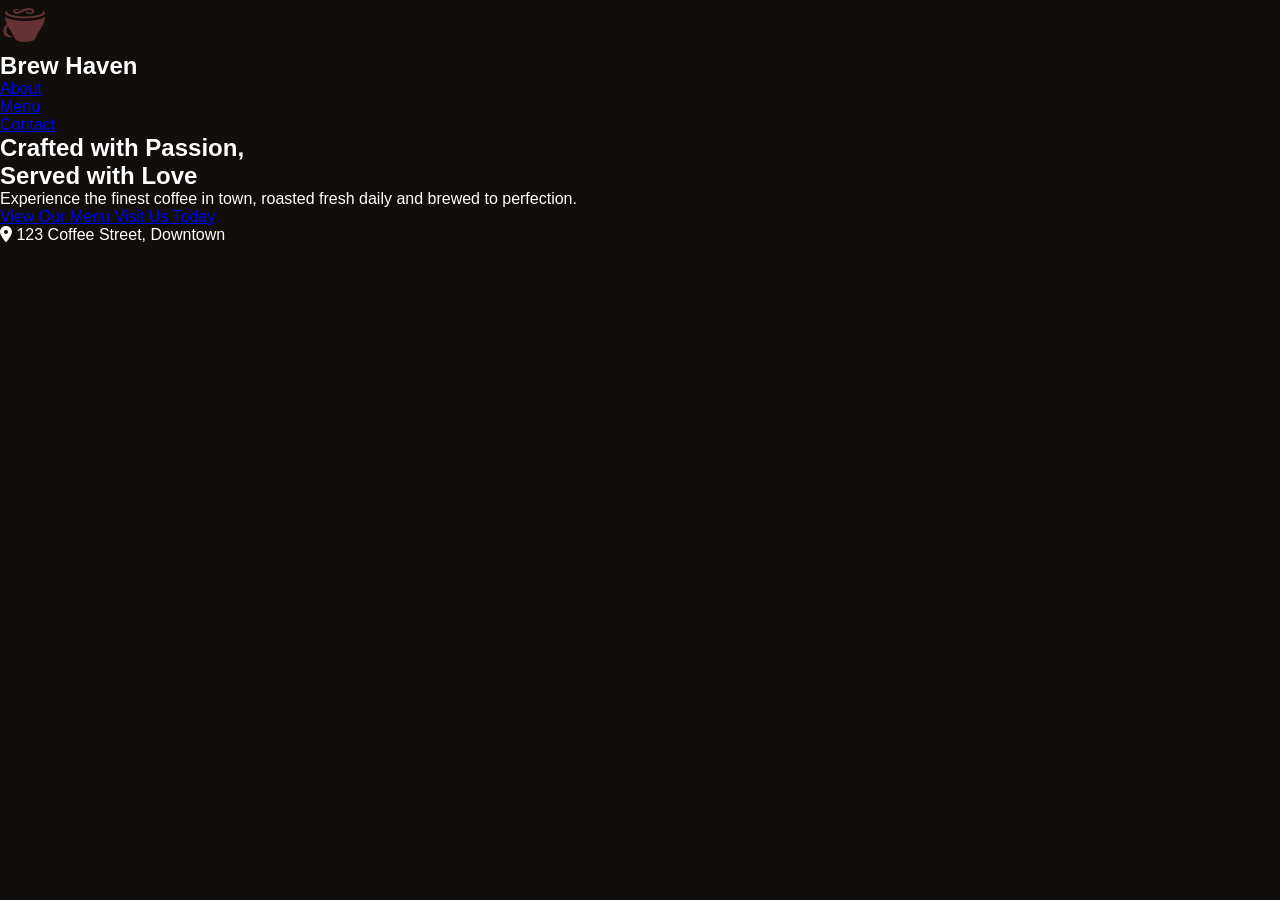
==== index.html @ 635a4f6f "Initial commit" ====
<!DOCTYPE html>
<html lang="en">

<head>
    <meta charset="UTF-8">
    <meta name="viewport" content="width=device-width, initial-scale=1.0">
    <title>Brew Haven</title>

    <link rel="stylesheet" href="../css/style.css">

    <!-- Font Awesome -->
    <link rel="stylesheet"
        href="https://cdnjs.cloudflare.com/ajax/libs/font-awesome/6.7.2/css/all.min.css">
</head>
<style>


</style>
<body>

 


     <header>

        <nav class="navbar">

            <div class="logo">
                <img src="../media/icons8-coffee-script-48.png" alt="logo">
                <h1>Brew Haven</h1>
            </div>

            <ul class="nav-links">
                <li><a href="#">About</a></li>
                <li><a href="#">Menu</a></li>
                <li><a href="#">Contact</a></li>
            </ul>

        </nav>

        <div class="content">

            <h2>
                Crafted with Passion,<br>
                Served with Love
            </h2>

            <p>
                Experience the finest coffee in town,
                roasted fresh daily and brewed to perfection.
            </p>

            <div class="buttons">

                <a href="#" class="btn1">
                    View Our Menu
                </a>

                <a href="#" class="btn2">
                    Visit Us Today
                </a>

            </div>

            <div class="location">

                <i class="fa-solid fa-location-dot"></i>

                <span>
                    123 Coffee Street, Downtown
                </span>

            </div>

        </div>

    </header>

</body>

</html>
---- css/style.css ----
/* ===========================
   Variables 
=========================== */
:root {
  /* Main Colors */
  --primary-color: #d2a576;
  --primary-hover: #b38b5c;
  --primary-dark: #805f39;
  --icon-bg: #e2a970;

  /* Background Colors */
  --bg-dark-primary: #120e0c;
  --bg-dark-secondary: #1a1410;
  
  /* Text Colors */
  --text-white: #ffffff;
  --text-muted: #a09a95;
  --text-subtle: #8a847e;

  /* Effects & Borders */
  --border-radius-lg: 20px;
  --border-radius-sm: 12px;
  --card-border: 1px solid var(--primary-color);
  --transition-fast: all 0.3s ease;
  --shadow-hover: 0 10px 20px rgba(0, 0, 0, 0.3);

  --body-font: 'Poppins', sans-serif;
  --heading-font: 'Montserrat', sans-serif;

  --item-title-font: 'Cormorant Garamond', serif; 
  --price-font: 'Oswald', sans-serif;            
  --desc-font: 'Poppins', sans-serif;

  --font-heading: 'Playfair Display', serif;
  --font-body-visit: 'Plus Jakarta Sans', sans-serif;
}

/* ===========================
   Global Reset & Base
=========================== */
* {
  margin: 0;
  padding: 0;
  box-sizing: border-box;
}

html {
  font-size: 1rem;
  scroll-behavior: smooth;
}

body {
  
font-family: var(--body-font);
  background-color: var(--bg-dark-primary);
  color: var(--text-white);
}
h1, h2, h3, h4, h5, h6, .navbar-brand {
  font-family: var(--heading-font);
}

/* ===========================
   Hero Section
=========================== */
.hero {
  min-height: 100vh;
  background-image:
    linear-gradient(rgba(0, 0, 0, 0.55), rgba(0, 0, 0, 0.55)),
    url("../media/photo-1511081692775-05d0f180a065.jpg");
  background-size: cover;
  background-position: center;
  background-repeat: no-repeat;
}
.hero .hero-text {
  color: var(--primary-color);
 
}

.navbar-nav .nav-link {
  transition: var(--transition-fast);
}

.navbar-nav .nav-link:hover {
  color: var(--primary-color) !important;
  transform: translateY(-2px);
}
.icon-location {
  color: var(--primary-color);
  font-size: 1.2rem;
  transition: var(--transition-fast);
}
.icon-location:hover {
  transform: scale(1.1);
}

.navbar-toggler {
  border: none;
  box-shadow: none !important;
  padding: 8px 12px;
  background: rgba(255, 255, 255, 0.15);
  backdrop-filter: blur(5px);
  border-radius: var(--border-radius-sm);
  transition: var(--transition-fast);
}

.navbar-toggler:hover {
  background: rgba(255, 255, 255, 0.25);
}

.hero .btn-primary-custom {
  background-color: var(--primary-color);
  color: var(--text-white);
  transition: var(--transition-fast);
}

.hero .btn-primary-custom:hover {
  background-color: var(--primary-hover);
  transform: translateY(-2px);
  box-shadow: 0 10px 20px rgba(0, 0, 0, 0.2);
}

.hero .btn-outline-light {
  color: var(--text-white);
  border-color: var(--text-white);
  transition: var(--transition-fast);
}

.hero .btn-outline-light:hover {
  color: var(--primary-color);
  background-color: var(--text-white);
  transform: translateY(-2px);
  box-shadow: 0 10px 20px rgba(0, 0, 0, 0.2);
}

@media (max-width: 991.88px) {
  .navbar-collapse {
    background: rgba(255, 255, 255, 0.12);
    backdrop-filter: blur(15px);
    -webkit-backdrop-filter: blur(15px);
    border: 1px solid rgba(255, 255, 255, 0.2);
    border-radius: var(--border-radius-lg);
    margin-top: 15px;
    padding: 15px 0;
    box-shadow: 0 8px 32px 0 rgba(0, 0, 0, 0.3);
  }

  .navbar-nav .nav-link {
    display: inline-block;
    width: 80%;
    border-radius: var(--border-radius-sm);
    font-weight: 500;
  }
}

/* ===========================
   Story Section
=========================== */
.story-section {
  background-color: var(--bg-dark-secondary);
  color: var(--text-white);
}

.story-img-wrapper {
  width: 100%;
  border-radius: var(--border-radius-lg);
  overflow: hidden;
}

.story-img {
  width: 100%;
  height: 100%;
  max-height: 520px;
  object-fit: cover;
  display: block;
  border-radius: var(--border-radius-lg);
  transition: transform 0.3s ease, opacity 0.3s ease;
}

.story-img:hover {
  transform: scale(1.05);
  opacity: 0.7;
}

.story-title {
  font-size: 2.75rem;
  font-weight: 700;
  color: var(--text-white);
  margin-bottom: 1.5rem;
}

.story-text {
  color: var(--text-muted);
  font-size: 0.95rem;
  line-height: 1.6;
  margin-bottom: 1rem;
}

.story-features {
  display: flex;
  flex-direction: column;
  gap: 1.25rem;
  margin-top: 2rem;
}

.feature-item {
  display: flex;
  align-items: center;
  gap: 1.2rem;
}

.feature-icon {
  width: 44px;
  height: 44px;
  background-color: var(--icon-bg);
  color: var(--bg-dark-primary);
  border-radius: 50%;
  display: flex;
  align-items: center;
  justify-content: center;
  font-size: 1.1rem;
  transition: var(--transition-fast);
}

.feature-icon:hover {
  background-color: var(--primary-dark);
  transform: scale(1.1);
}

.feature-title {
  font-size: 1rem;
  font-weight: 700;
  color: var(--text-white);
  margin: 0 0 2px 0;
}

.feature-desc {
  font-size: 0.85rem;
  color: var(--text-subtle);
  margin: 0;
}

/* ===========================
   Menu Section
=========================== */
.menu-section {
  background-color: var(--bg-dark-primary);
  color: var(--text-white);
}

.menu-item {
  background-color: var(--bg-dark-secondary);
  border: var(--card-border);
  border-radius: var(--border-radius-lg);
  padding: 24px;
  color: var(--text-white);
  transition: var(--transition-fast);
  height: 100%;
}

.menu-item:hover {
  transform: translateY(-5px);
  box-shadow: var(--shadow-hover);
}


.category-title {
  border-bottom: 2px solid var(--primary-color);
  padding-bottom: 10px;
  margin-bottom: 20px;
}

.category-title h4 {
  font-size: 1.5rem;
  font-weight: bold;
  color: var(--primary-color);
  margin-bottom: 0;
}
.menu-item-title {
  font-family: var(--item-title-font);
  font-size: 1.4rem;
  font-weight: 700;
}
.menu-item-description {
  font-family: var(--desc-font);
  font-size: 0.9rem;
  color: #6c757d;
}
.menu-item-price {
  font-family: var(--price-font);
  font-weight: bold;
  color: var(--primary-color);
  margin-bottom: 0;
}

/* ===========================
   Visit Us Section
=========================== */
.visit-section {
  background-color: var(--bg-dark-secondary);
  color: var(--text-white);
}

.visit-title {
  font-family: var(--font-heading);
  letter-spacing: -0.5px;
  font-size: 2.75rem;
  color: var(--text-white);
}

.visit-subtitle {
  color: var(--text-muted);
  font-family: var(--font-body-visit);
}

.contact-card {
  background-color: var(--bg-dark-primary);
  border: var(--card-border);
  border-radius: var(--border-radius-lg);
 
  display: flex;
  flex-direction: column;
  align-items: center;
  justify-content: center;
  transition: var(--transition-fast);
}

.contact-card:hover {
  transform: translateY(-5px);
  box-shadow: var(--shadow-hover);
  border-color: var(--primary-color);
}

.contact-icon {
  color: var(--primary-color);
  font-size: 2rem;
  transition: var(--transition-fast);
}

.contact-card:hover .contact-icon {
  transform: scale(1.1);
}

.contact-title {
  color: var(--text-white);
  margin-bottom: 0.75rem;
  font-family: var(--font-heading);
}

.contact-text {
  color: var(--text-muted);
  font-family: var(--font-body);
  font-size: 1rem;
  line-height: 1.6;
}

.address-card {
  background-color: var(--bg-dark-primary);
  border: var(--card-border);
  border-radius: var(--border-radius-lg);
  transition: var(--transition-fast);
}

.address-card:hover {
  transform: translateY(-3px);
  box-shadow: var(--shadow-hover);
  border-color: var(--primary-color);
}

.address-icon {
  color: var(--primary-color);
  font-size: 1.5rem;
  flex-shrink: 0;
}

.address-text {
  color: var(--text-white);
  font-family: var(--font-body-visit);
}
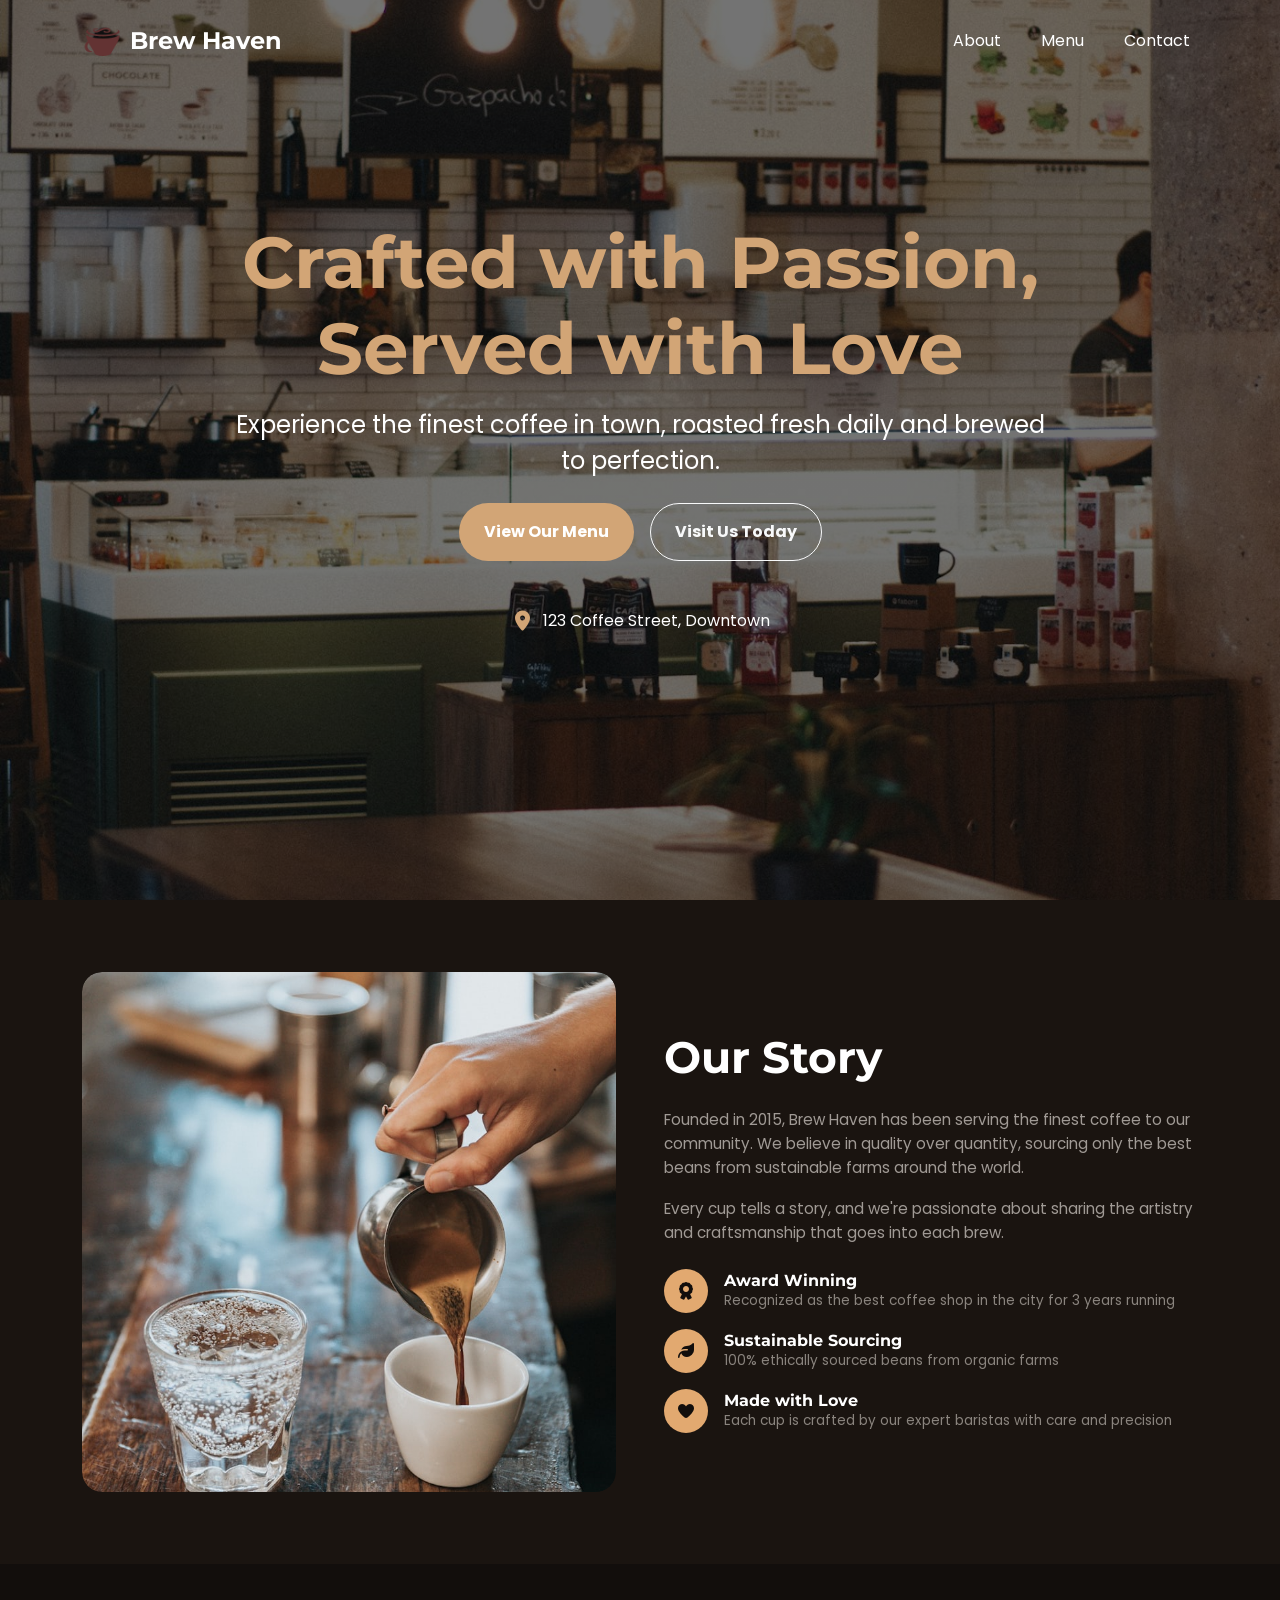
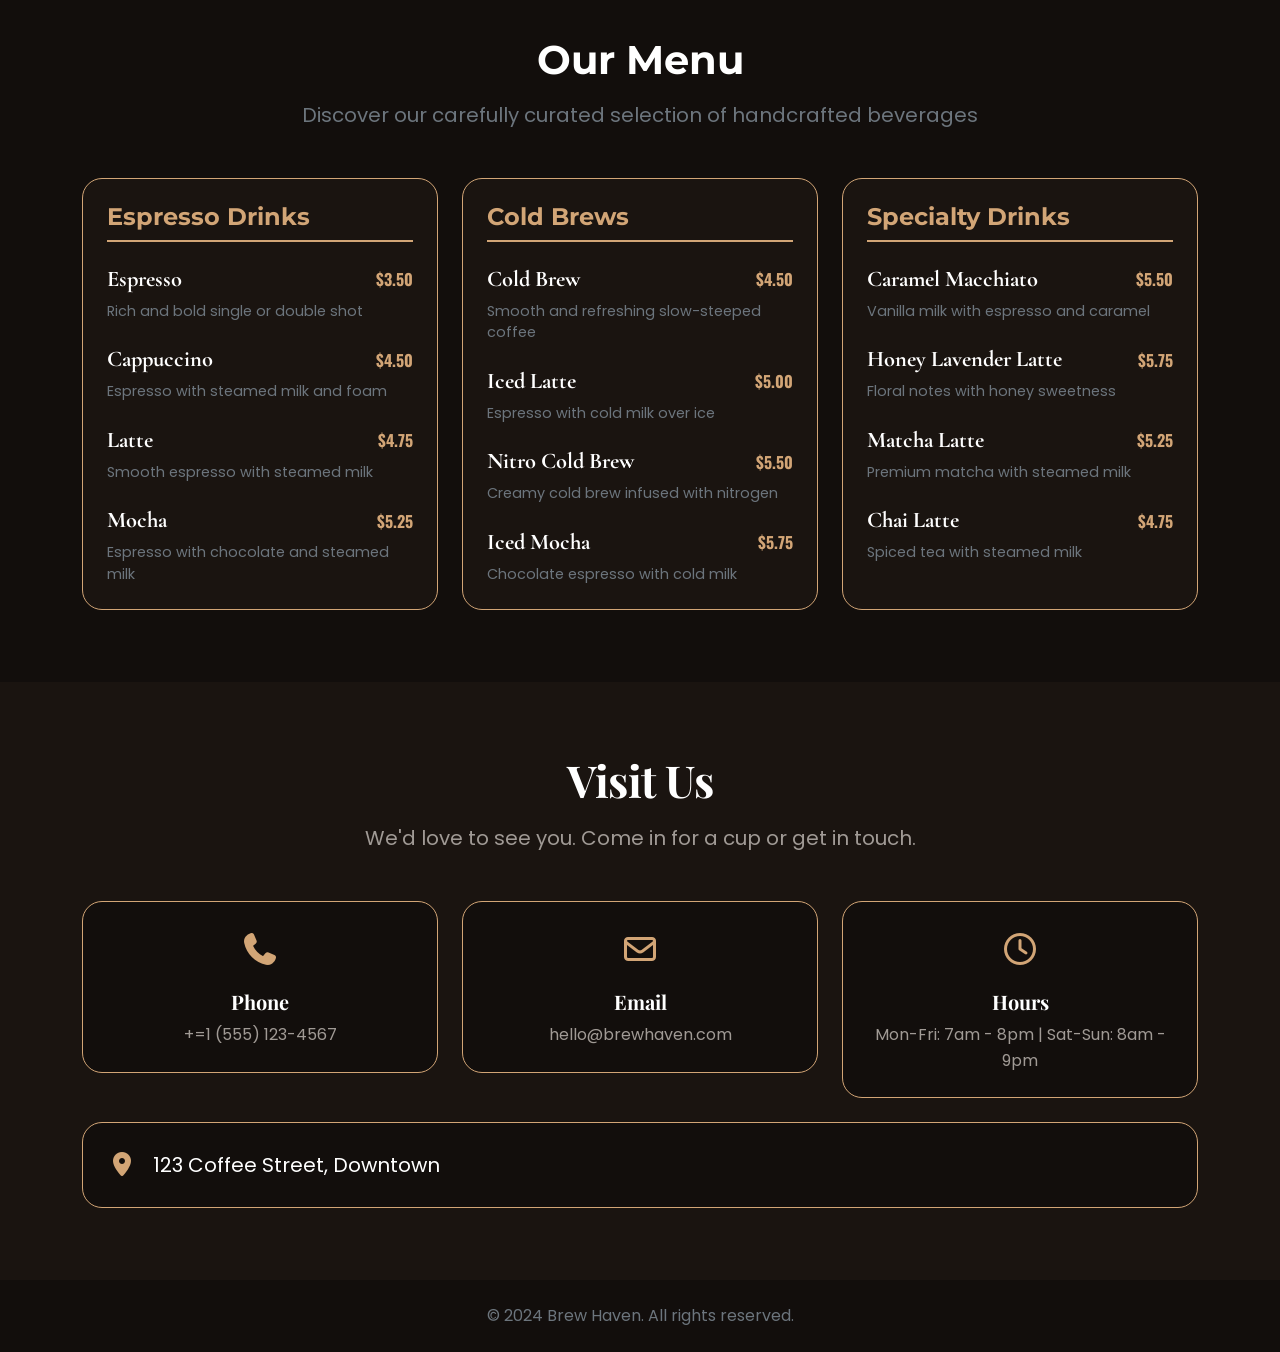
==== commit 7384a402: "Update CSS to Bootstrap utility classes" ====
--- a/index.html
+++ b/index.html
@@ -6,76 +6,362 @@
     <meta name="viewport" content="width=device-width, initial-scale=1.0">
     <title>Brew Haven</title>
 
-    <link rel="stylesheet" href="../css/style.css">
-
-    <!-- Font Awesome -->
-    <link rel="stylesheet"
-        href="https://cdnjs.cloudflare.com/ajax/libs/font-awesome/6.7.2/css/all.min.css">
+    <!-- Google Fonts -->
+    <link rel="preconnect" href="https://fonts.googleapis.com">
+    <link rel="preconnect" href="https://fonts.gstatic.com" crossorigin>
+    <link href="https://fonts.googleapis.com/css2?family=Cormorant+Garamond:wght@600;700&family=Montserrat:wght@600;700&family=Oswald:wght@500;600&family=Playfair+Display:ital,wght@0,600;0,700;1,400&family=Poppins:wght@400;500;600&display=swap" rel="stylesheet">
+
+    <!-- Stylesheets -->
+    <link rel="stylesheet" href="./css/bootstrap.min.css">
+    <link rel="stylesheet" href="./css/all.min.css">
+    <link rel="stylesheet" href="./css/style.css">
 </head>
-<style>
-
-
-</style>
+
 <body>
 
- 
-
-
-     <header>
-
-        <nav class="navbar">
-
-            <div class="logo">
-                <img src="../media/icons8-coffee-script-48.png" alt="logo">
-                <h1>Brew Haven</h1>
-            </div>
-
-            <ul class="nav-links">
-                <li><a href="#">About</a></li>
-                <li><a href="#">Menu</a></li>
-                <li><a href="#">Contact</a></li>
-            </ul>
-
+    <!-- Hero Section -->
+    <header class="hero d-flex flex-column justify-content-between min-vh-100 pb-5">
+
+        <!-- Navigation -->
+        <nav class="navbar navbar-expand-lg navbar-dark px-4 py-3 fixed-top">
+            <div class="container">
+
+                <a href="#" class="navbar-brand d-flex align-items-center gap-2 text-decoration-none">
+                    <img src="./media/icons8-coffee-script-48.png" alt="Brew Haven logo" width="40">
+                    <span class="fs-4 fw-bold text-white">Brew Haven</span>
+                </a>
+
+                <button class="navbar-toggler border-0 shadow-none py-2 px-3" type="button" data-bs-toggle="collapse" data-bs-target="#navbarNav"
+                    aria-controls="navbarNav" aria-expanded="false" aria-label="Toggle navigation">
+                    <span class="navbar-toggler-icon"></span>
+                </button>
+
+                <div class="collapse navbar-collapse justify-content-end" id="navbarNav">
+                    <ul class="navbar-nav gap-3 gap-lg-4 text-center align-items-center">
+                        <li class="nav-item">
+                            <a href="#about" class="nav-link text-white">About</a>
+                        </li>
+                        <li class="nav-item">
+                            <a href="#menu" class="nav-link text-white">Menu</a>
+                        </li>
+                        <li class="nav-item">
+                            <a href="#contact" class="nav-link text-white">Contact</a>
+                        </li>
+                    </ul>
+                </div>
+
+            </div>
         </nav>
 
-        <div class="content">
-
-            <h2>
-                Crafted with Passion,<br>
-                Served with Love
-            </h2>
-
-            <p>
-                Experience the finest coffee in town,
-                roasted fresh daily and brewed to perfection.
-            </p>
-
-            <div class="buttons">
-
-                <a href="#" class="btn1">
-                    View Our Menu
-                </a>
-
-                <a href="#" class="btn2">
-                    Visit Us Today
-                </a>
-
-            </div>
-
-            <div class="location">
-
-                <i class="fa-solid fa-location-dot"></i>
-
-                <span>
-                    123 Coffee Street, Downtown
-                </span>
-
-            </div>
-
+        <!-- Hero Content -->
+        <div class="container text-center text-white my-auto">
+            <div class="row justify-content-center">
+                <div class="col-lg-9">
+
+                    <h1 class="hero-text display-2 fw-bold mb-3">
+                        Crafted with Passion,<br>
+                        Served with Love
+                    </h1>
+
+                    <p class="fs-4 text-light-50">
+                        Experience the finest coffee in town, roasted fresh daily and brewed to perfection.
+                    </p>
+
+                    <div class="d-flex justify-content-center gap-3 mt-4 flex-wrap">
+                        <a href="#menu" class="btn btn-primary-custom px-4 py-3 fw-bold rounded-pill text-decoration-none">
+                            View Our Menu
+                        </a>
+                        <a href="#contact" class="btn btn-outline-light px-4 py-3 fw-bold rounded-pill text-decoration-none">
+                            Visit Us Today
+                        </a>
+                    </div>
+
+                    <div class="d-flex justify-content-center align-items-center gap-2 mt-5">
+                        <i class="fa-solid fa-location-dot icon-location fs-5"></i>
+                        <span>123 Coffee Street, Downtown</span>
+                    </div>
+
+                </div>
+            </div>
         </div>
 
     </header>
 
+    <!-- Story Section -->
+    <section id="about" class="story-section py-5">
+        <div class="container py-lg-4">
+            <div class="row align-items-center g-5">
+
+            <div class="col-lg-6">
+                    <div class="story-img-wrapper overflow-hidden">
+                        <img src="./media/photo-1495862433577-132cf20d7902.jpg" alt="Barista pouring coffee" class="story-img img-fluid d-block w-100">
+                    </div>
+                </div>
+
+                <div class="col-lg-6">
+                    <div class="story-content">
+                        <h2 class="story-title fw-bold text-white mb-4">Our Story</h2>
+
+                        <p class="story-text mb-3">
+                            Founded in 2015, Brew Haven has been serving the finest coffee to our community. We believe
+                            in quality over quantity, sourcing only the best beans from sustainable farms around the
+                            world.
+                        </p>
+
+                        <p class="story-text mb-4">
+                            Every cup tells a story, and we're passionate about sharing the artistry and craftsmanship
+                            that goes into each brew.
+                        </p>
+
+                        <div class="story-features d-flex flex-column gap-3 mt-4">
+
+                            <!-- Feature 1 -->
+                            <div class="feature-item d-flex align-items-center gap-3">
+                                <div class="feature-icon flex-shrink-0 d-flex align-items-center justify-content-center rounded-circle">
+                                    <i class="fa-solid fa-award fs-6"></i>
+                                </div>
+                                <div>
+                                    <h5 class="feature-title fw-bold text-white m-0">Award Winning</h5>
+                                    <p class="feature-desc m-0">Recognized as the best coffee shop in the city for 3 years running</p>
+                                </div>
+                            </div>
+
+                            <!-- Feature 2 -->
+                            <div class="feature-item d-flex align-items-center gap-3">
+                                <div class="feature-icon flex-shrink-0 d-flex align-items-center justify-content-center rounded-circle">
+                                    <i class="fa-solid fa-leaf fs-6"></i>
+                                </div>
+                                <div>
+                                    <h5 class="feature-title fw-bold text-white m-0">Sustainable Sourcing</h5>
+                                    <p class="feature-desc m-0">100% ethically sourced beans from organic farms</p>
+                                </div>
+                            </div>
+
+                            <!-- Feature 3 -->
+                            <div class="feature-item d-flex align-items-center gap-3">
+                                <div class="feature-icon flex-shrink-0 d-flex align-items-center justify-content-center rounded-circle">
+                                    <i class="fa-solid fa-heart fs-6"></i>
+                                </div>
+                                <div>
+                                    <h5 class="feature-title fw-bold text-white m-0">Made with Love</h5>
+                                    <p class="feature-desc m-0">Each cup is crafted by our expert baristas with care and precision</p>
+                                </div>
+                            </div>
+
+                        </div>
+                    </div>
+                </div>
+
+            </div>
+        </div>
+    </section>
+
+    <!-- Menu Section -->
+    <section id="menu" class="menu-section py-5">
+        <div class="container py-lg-4">
+
+            <div class="text-center mb-5">
+                <h2 class="fs-1 fw-bold text-white mb-3">Our Menu</h2>
+                <p class="fs-5 text-secondary">
+                    Discover our carefully curated selection of handcrafted beverages
+                </p>
+            </div>
+
+            <div class="row g-4">
+
+                <div class="col-md-6 col-lg-4">
+                    <div class="menu-item p-4 text-white h-100">
+                        <div class="category-title mb-4 pb-2">
+                            <h4 class="fs-4 fw-bold m-0">Espresso Drinks</h4>
+                        </div>
+
+                        <div class="mb-4">
+                            <div class="d-flex justify-content-between align-items-center">
+                                <h5 class="fw-bold mb-0 menu-item-title">Espresso</h5>
+                                <p class="menu-item-price mb-0 fw-bold">$3.50</p>
+                            </div>
+                            <p class="text-secondary mt-2 mb-0 menu-item-description">Rich and bold single or double shot</p>
+                        </div>
+
+                        <div class="mb-4">
+                            <div class="d-flex justify-content-between align-items-center">
+                                <h5 class="fw-bold mb-0 menu-item-title">Cappuccino</h5>
+                                <p class="menu-item-price mb-0 fw-bold">$4.50</p>
+                            </div>
+                            <p class="text-secondary mt-2 mb-0 menu-item-description">Espresso with steamed milk and foam</p>
+                        </div>
+
+                        <div class="mb-4">
+                            <div class="d-flex justify-content-between align-items-center">
+                                <h5 class="fw-bold mb-0 menu-item-title">Latte</h5>
+                                <p class="menu-item-price mb-0 fw-bold">$4.75</p>
+                            </div>
+                            <p class="text-secondary mt-2 mb-0 menu-item-description">Smooth espresso with steamed milk</p>
+                        </div>
+
+                        <div>
+                            <div class="d-flex justify-content-between align-items-center">
+                                <h5 class="fw-bold mb-0 menu-item-title">Mocha</h5>
+                                <p class="menu-item-price mb-0 fw-bold">$5.25</p>
+                            </div>
+                            <p class="text-secondary mt-2 mb-0 menu-item-description">Espresso with chocolate and steamed milk</p>
+                        </div>
+                    </div>
+                </div>
+
+                <div class="col-md-6 col-lg-4">
+                    <div class="menu-item p-4 text-white h-100">
+                        <div class="category-title mb-4 pb-2">
+                            <h4 class="fs-4 fw-bold m-0">Cold Brews</h4>
+                        </div>
+
+                        <div class="mb-4">
+                            <div class="d-flex justify-content-between align-items-center">
+                                <h5 class="fw-bold mb-0 menu-item-title">Cold Brew</h5>
+                                <p class="menu-item-price mb-0 fw-bold">$4.50</p>
+                            </div>
+                            <p class="text-secondary mt-2 mb-0 menu-item-description">Smooth and refreshing slow-steeped coffee</p>
+                        </div>
+
+                        <div class="mb-4">
+                            <div class="d-flex justify-content-between align-items-center">
+                                <h5 class="fw-bold mb-0 menu-item-title">Iced Latte</h5>
+                                <p class="menu-item-price mb-0 fw-bold">$5.00</p>
+                            </div>
+                            <p class="text-secondary mt-2 mb-0 menu-item-description">Espresso with cold milk over ice</p>
+                        </div>
+
+                        <div class="mb-4">
+                            <div class="d-flex justify-content-between align-items-center">
+                                <h5 class="fw-bold mb-0 menu-item-title">Nitro Cold Brew</h5>
+                                <p class="menu-item-price mb-0 fw-bold">$5.50</p>
+                            </div>
+                            <p class="text-secondary mt-2 mb-0 menu-item-description">Creamy cold brew infused with nitrogen</p>
+                        </div>
+
+                        <div>
+                            <div class="d-flex justify-content-between align-items-center">
+                                <h5 class="fw-bold mb-0 menu-item-title">Iced Mocha</h5>
+                                <p class="menu-item-price mb-0 fw-bold">$5.75</p>
+                            </div>
+                            <p class="text-secondary mt-2 mb-0 menu-item-description">Chocolate espresso with cold milk</p>
+                        </div>
+                    </div>
+                </div>
+
+                <div class="col-md-6 col-lg-4">
+                    <div class="menu-item p-4 text-white h-100">
+                        <div class="category-title mb-4 pb-2">
+                            <h4 class="fs-4 fw-bold m-0">Specialty Drinks</h4>
+                        </div>
+
+                        <div class="mb-4">
+                            <div class="d-flex justify-content-between align-items-center">
+                                <h5 class="fw-bold mb-0 menu-item-title">Caramel Macchiato</h5>
+                                <p class="menu-item-price mb-0 fw-bold">$5.50</p>
+                            </div>
+                            <p class="text-secondary mt-2 mb-0 menu-item-description">Vanilla milk with espresso and caramel</p>
+                        </div>
+
+                        <div class="mb-4">
+                            <div class="d-flex justify-content-between align-items-center">
+                                <h5 class="fw-bold mb-0 menu-item-title">Honey Lavender Latte</h5>
+                                <p class="menu-item-price mb-0 fw-bold">$5.75</p>
+                            </div>
+                            <p class="text-secondary mt-2 mb-0 menu-item-description">Floral notes with honey sweetness</p>
+                        </div>
+
+                        <div class="mb-4">
+                            <div class="d-flex justify-content-between align-items-center">
+                                <h5 class="fw-bold mb-0 menu-item-title">Matcha Latte</h5>
+                                <p class="menu-item-price mb-0 fw-bold">$5.25</p>
+                            </div>
+                            <p class="text-secondary mt-2 mb-0 menu-item-description">Premium matcha with steamed milk</p>
+                        </div>
+
+                        <div>
+                            <div class="d-flex justify-content-between align-items-center">
+                                <h5 class="fw-bold mb-0 menu-item-title">Chai Latte</h5>
+                                <p class="menu-item-price mb-0 fw-bold">$4.75</p>
+                            </div>
+                            <p class="text-secondary mt-2 mb-0 menu-item-description">Spiced tea with steamed milk</p>
+                        </div>
+                    </div>
+                </div>
+
+            </div>
+        </div>
+    </section>
+
+    <!-- Contact Section -->
+    <section id="contact" class="visit-section py-5">
+        <div class="container py-lg-4">
+            <div class="text-center mb-5">
+                <h2 class="visit-title fw-bold mb-3 text-white">Visit Us</h2>
+                <p class="visit-subtitle fs-5 mb-0">
+                    We'd love to see you. Come in for a cup or get in touch.
+                </p>
+            </div>
+
+            <div class="row g-4 justify-content-center">
+
+                <div class="col-md-6 col-lg-4">
+                    <div class="contact-card p-4 text-center d-flex flex-column align-items-center justify-content-center">
+                        <div class="contact-icon mb-3 fs-2">
+                            <i class="fa-solid fa-phone"></i>
+                        </div>
+                        <h5 class="contact-title fw-bold text-white mb-2">Phone</h5>
+                        <p class="contact-text mb-0 fs-6">+=1 (555) 123-4567</p>
+                    </div>
+                </div>
+
+                <div class="col-md-6 col-lg-4">
+                    <div class="contact-card p-4 text-center d-flex flex-column align-items-center justify-content-center">
+                        <div class="contact-icon mb-3 fs-2">
+                            <i class="fa-regular fa-envelope"></i>
+                        </div>
+                        <h5 class="contact-title fw-bold text-white mb-2">Email</h5>
+                        <p class="contact-text mb-0 fs-6">hello@brewhaven.com</p>
+                    </div>
+                </div>
+
+                <div class="col-md-6 col-lg-4">
+                    <div class="contact-card p-4 text-center d-flex flex-column align-items-center justify-content-center">
+                        <div class="contact-icon mb-3 fs-2">
+                            <i class="fa-regular fa-clock"></i>
+                        </div>
+                        <h5 class="contact-title fw-bold text-white mb-2">Hours</h5>
+                        <p class="contact-text mb-0 fs-6">
+                            Mon-Fri: 7am - 8pm | Sat-Sun: 8am - 9pm
+                        </p>
+                    </div>
+                </div>
+
+                <div class="col-12 mt-4">
+                    <div class="address-card p-4">
+                        <div class="d-flex align-items-center gap-3">
+                            <div class="address-icon fs-4 flex-shrink-0">
+                                <i class="fa-solid fa-location-dot"></i>
+                            </div>
+                            <p class="address-text mb-0 fs-5 text-white">
+                                123 Coffee Street, Downtown
+                            </p>
+                        </div>
+                    </div>
+                </div>
+
+            </div>
+        </div>
+    </section>
+
+    <!-- Footer -->
+    <footer class="footer py-4 text-center">
+        <div class="container">
+            <p class="mb-0 text-secondary">&copy; 2024 Brew Haven. All rights reserved.</p>
+        </div>
+    </footer>
+
+    <script src="./js/bootstrap.bundle.min.js"></script>
 </body>
 
 </html>
--- a/css/style.css
+++ b/css/style.css
@@ -24,37 +24,25 @@
   --transition-fast: all 0.3s ease;
   --shadow-hover: 0 10px 20px rgba(0, 0, 0, 0.3);
 
+  /* Fonts */
   --body-font: 'Poppins', sans-serif;
   --heading-font: 'Montserrat', sans-serif;
-
   --item-title-font: 'Cormorant Garamond', serif; 
   --price-font: 'Oswald', sans-serif;            
-  --desc-font: 'Poppins', sans-serif;
-
   --font-heading: 'Playfair Display', serif;
-  --font-body-visit: 'Plus Jakarta Sans', sans-serif;
-}
-
-/* ===========================
-   Global Reset & Base
-=========================== */
-* {
-  margin: 0;
-  padding: 0;
-  box-sizing: border-box;
-}
+}
+
 
 html {
-  font-size: 1rem;
   scroll-behavior: smooth;
 }
 
 body {
-  
-font-family: var(--body-font);
+  font-family: var(--body-font);
   background-color: var(--bg-dark-primary);
   color: var(--text-white);
 }
+
 h1, h2, h3, h4, h5, h6, .navbar-brand {
   font-family: var(--heading-font);
 }
@@ -63,7 +51,6 @@
    Hero Section
 =========================== */
 .hero {
-  min-height: 100vh;
   background-image:
     linear-gradient(rgba(0, 0, 0, 0.55), rgba(0, 0, 0, 0.55)),
     url("../media/photo-1511081692775-05d0f180a065.jpg");
@@ -71,9 +58,9 @@
   background-position: center;
   background-repeat: no-repeat;
 }
+
 .hero .hero-text {
   color: var(--primary-color);
- 
 }
 
 .navbar-nav .nav-link {
@@ -84,19 +71,17 @@
   color: var(--primary-color) !important;
   transform: translateY(-2px);
 }
+
 .icon-location {
   color: var(--primary-color);
-  font-size: 1.2rem;
-  transition: var(--transition-fast);
-}
+  transition: var(--transition-fast);
+}
+
 .icon-location:hover {
   transform: scale(1.1);
 }
 
 .navbar-toggler {
-  border: none;
-  box-shadow: none !important;
-  padding: 8px 12px;
   background: rgba(255, 255, 255, 0.15);
   backdrop-filter: blur(5px);
   border-radius: var(--border-radius-sm);
@@ -120,8 +105,6 @@
 }
 
 .hero .btn-outline-light {
-  color: var(--text-white);
-  border-color: var(--text-white);
   transition: var(--transition-fast);
 }
 
@@ -157,21 +140,15 @@
 =========================== */
 .story-section {
   background-color: var(--bg-dark-secondary);
-  color: var(--text-white);
 }
 
 .story-img-wrapper {
-  width: 100%;
-  border-radius: var(--border-radius-lg);
-  overflow: hidden;
+  border-radius: var(--border-radius-lg);
 }
 
 .story-img {
-  width: 100%;
-  height: 100%;
   max-height: 520px;
   object-fit: cover;
-  display: block;
   border-radius: var(--border-radius-lg);
   transition: transform 0.3s ease, opacity 0.3s ease;
 }
@@ -183,29 +160,12 @@
 
 .story-title {
   font-size: 2.75rem;
-  font-weight: 700;
-  color: var(--text-white);
-  margin-bottom: 1.5rem;
 }
 
 .story-text {
   color: var(--text-muted);
   font-size: 0.95rem;
   line-height: 1.6;
-  margin-bottom: 1rem;
-}
-
-.story-features {
-  display: flex;
-  flex-direction: column;
-  gap: 1.25rem;
-  margin-top: 2rem;
-}
-
-.feature-item {
-  display: flex;
-  align-items: center;
-  gap: 1.2rem;
 }
 
 .feature-icon {
@@ -213,11 +173,6 @@
   height: 44px;
   background-color: var(--icon-bg);
   color: var(--bg-dark-primary);
-  border-radius: 50%;
-  display: flex;
-  align-items: center;
-  justify-content: center;
-  font-size: 1.1rem;
   transition: var(--transition-fast);
 }
 
@@ -228,15 +183,11 @@
 
 .feature-title {
   font-size: 1rem;
-  font-weight: 700;
-  color: var(--text-white);
-  margin: 0 0 2px 0;
 }
 
 .feature-desc {
   font-size: 0.85rem;
   color: var(--text-subtle);
-  margin: 0;
 }
 
 /* ===========================
@@ -244,17 +195,13 @@
 =========================== */
 .menu-section {
   background-color: var(--bg-dark-primary);
-  color: var(--text-white);
 }
 
 .menu-item {
   background-color: var(--bg-dark-secondary);
   border: var(--card-border);
   border-radius: var(--border-radius-lg);
-  padding: 24px;
-  color: var(--text-white);
-  transition: var(--transition-fast);
-  height: 100%;
+  transition: var(--transition-fast);
 }
 
 .menu-item:hover {
@@ -262,34 +209,26 @@
   box-shadow: var(--shadow-hover);
 }
 
-
 .category-title {
   border-bottom: 2px solid var(--primary-color);
-  padding-bottom: 10px;
-  margin-bottom: 20px;
 }
 
 .category-title h4 {
-  font-size: 1.5rem;
-  font-weight: bold;
-  color: var(--primary-color);
-  margin-bottom: 0;
-}
+  color: var(--primary-color);
+}
+
 .menu-item-title {
   font-family: var(--item-title-font);
   font-size: 1.4rem;
-  font-weight: 700;
-}
+}
+
 .menu-item-description {
-  font-family: var(--desc-font);
   font-size: 0.9rem;
-  color: #6c757d;
-}
+}
+
 .menu-item-price {
   font-family: var(--price-font);
-  font-weight: bold;
-  color: var(--primary-color);
-  margin-bottom: 0;
+  color: var(--primary-color);
 }
 
 /* ===========================
@@ -297,30 +236,22 @@
 =========================== */
 .visit-section {
   background-color: var(--bg-dark-secondary);
-  color: var(--text-white);
 }
 
 .visit-title {
   font-family: var(--font-heading);
   letter-spacing: -0.5px;
   font-size: 2.75rem;
-  color: var(--text-white);
 }
 
 .visit-subtitle {
   color: var(--text-muted);
-  font-family: var(--font-body-visit);
 }
 
 .contact-card {
   background-color: var(--bg-dark-primary);
   border: var(--card-border);
   border-radius: var(--border-radius-lg);
- 
-  display: flex;
-  flex-direction: column;
-  align-items: center;
-  justify-content: center;
   transition: var(--transition-fast);
 }
 
@@ -332,7 +263,6 @@
 
 .contact-icon {
   color: var(--primary-color);
-  font-size: 2rem;
   transition: var(--transition-fast);
 }
 
@@ -341,15 +271,11 @@
 }
 
 .contact-title {
-  color: var(--text-white);
-  margin-bottom: 0.75rem;
   font-family: var(--font-heading);
 }
 
 .contact-text {
   color: var(--text-muted);
-  font-family: var(--font-body);
-  font-size: 1rem;
   line-height: 1.6;
 }
 
@@ -368,11 +294,4 @@
 
 .address-icon {
   color: var(--primary-color);
-  font-size: 1.5rem;
-  flex-shrink: 0;
-}
-
-.address-text {
-  color: var(--text-white);
-  font-family: var(--font-body-visit);
 }
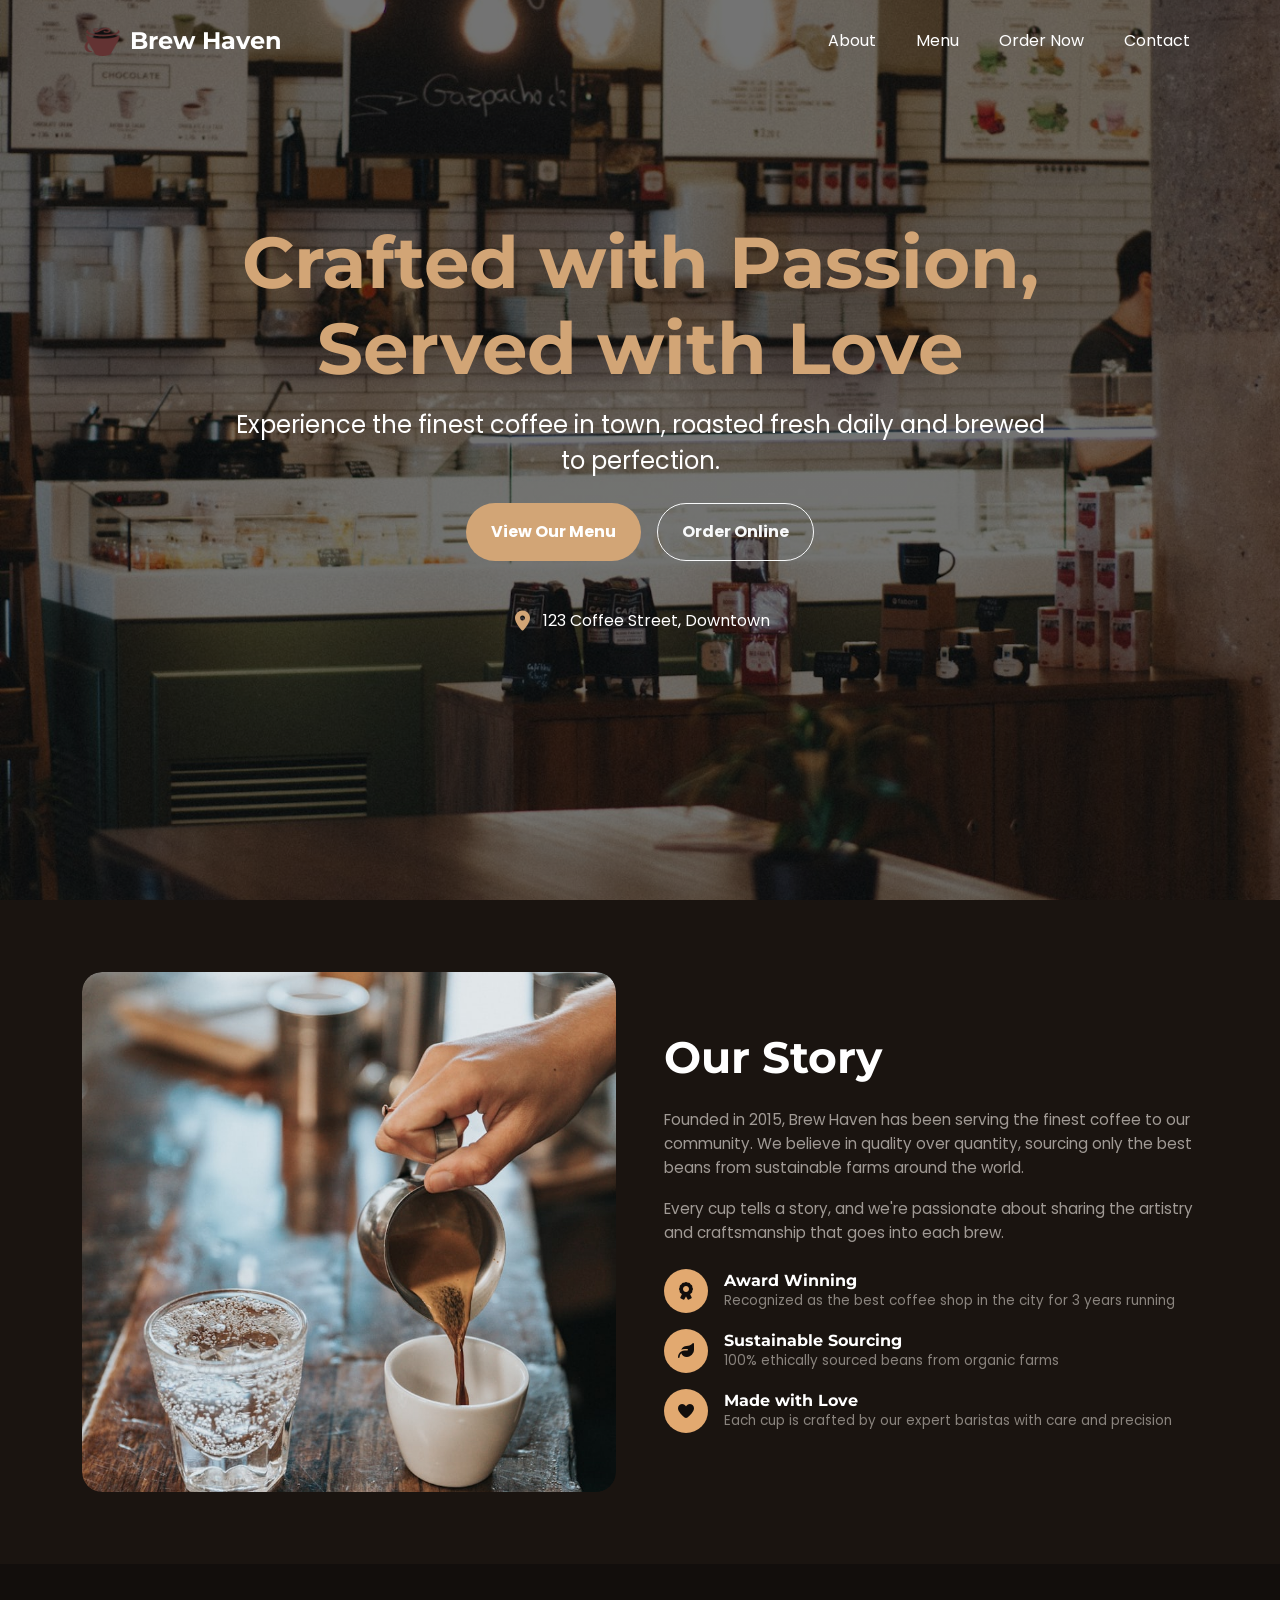
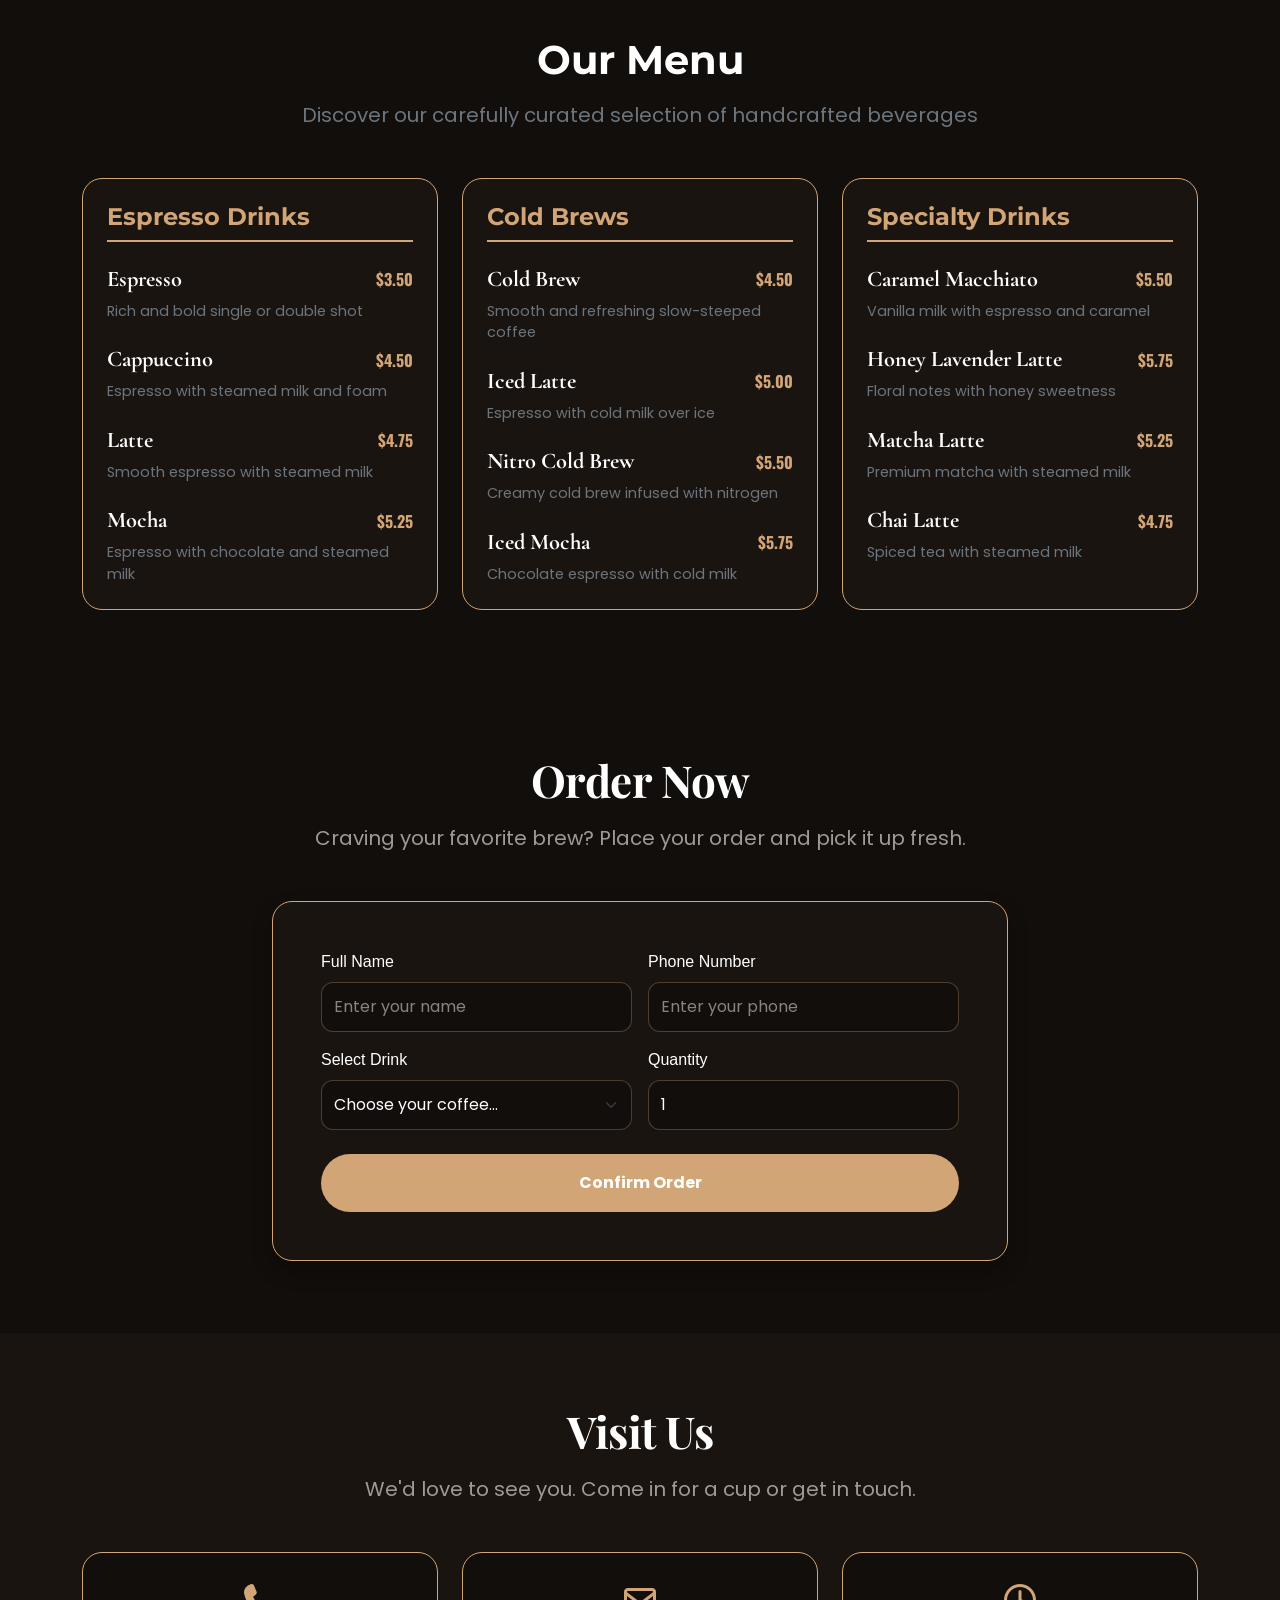
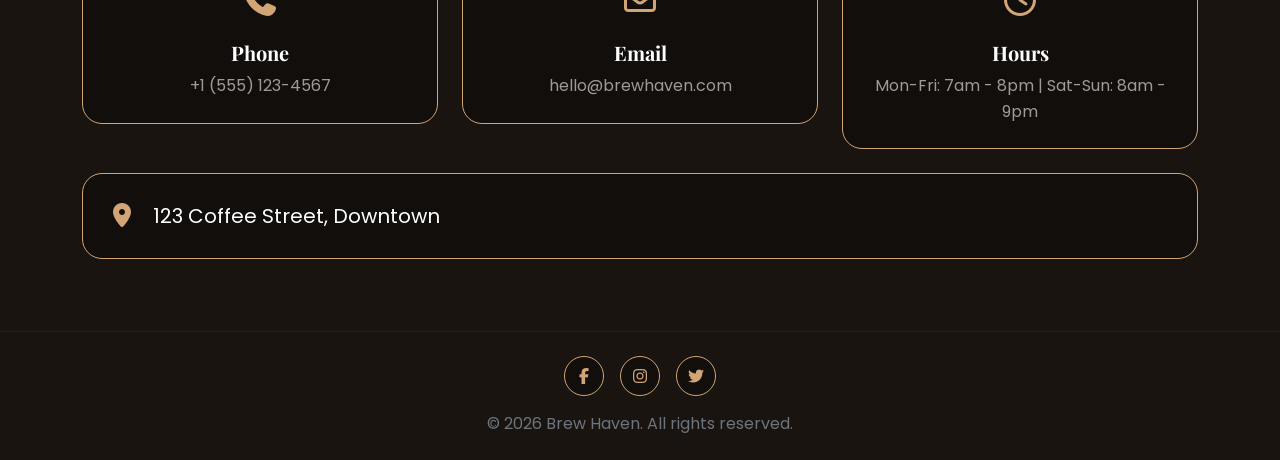
==== commit 02f6337d: "update" ====
--- a/index.html
+++ b/index.html
@@ -45,6 +45,9 @@
                             <a href="#menu" class="nav-link text-white">Menu</a>
                         </li>
                         <li class="nav-item">
+                            <a href="#order" class="nav-link text-white">Order Now</a>
+                        </li>
+                        <li class="nav-item">
                             <a href="#contact" class="nav-link text-white">Contact</a>
                         </li>
                     </ul>
@@ -71,8 +74,8 @@
                         <a href="#menu" class="btn btn-primary-custom px-4 py-3 fw-bold rounded-pill text-decoration-none">
                             View Our Menu
                         </a>
-                        <a href="#contact" class="btn btn-outline-light px-4 py-3 fw-bold rounded-pill text-decoration-none">
-                            Visit Us Today
+                        <a href="#order" class="btn btn-outline-light px-4 py-3 fw-bold rounded-pill text-decoration-none">
+                            Order Online
                         </a>
                     </div>
 
@@ -92,7 +95,7 @@
         <div class="container py-lg-4">
             <div class="row align-items-center g-5">
 
-            <div class="col-lg-6">
+                <div class="col-lg-6">
                     <div class="story-img-wrapper overflow-hidden">
                         <img src="./media/photo-1495862433577-132cf20d7902.jpg" alt="Barista pouring coffee" class="story-img img-fluid d-block w-100">
                     </div>
@@ -289,6 +292,58 @@
                     </div>
                 </div>
 
+            </div>
+        </div>
+    </section>
+
+    <!-- Order Section -->
+    <section id="order" class="order-section py-5">
+        <div class="container py-lg-4">
+            <div class="text-center mb-5">
+                <h2 class="order-title fw-bold mb-3 text-white">Order Now</h2>
+                <p class="order-subtitle fs-5 mb-0">
+                    Craving your favorite brew? Place your order and pick it up fresh.
+                </p>
+            </div>
+
+            <div class="row justify-content-center">
+                <div class="col-lg-8">
+                    <div class="order-card p-4 p-md-5">
+                        <form>
+                            <div class="row g-3">
+                                <div class="col-md-6">
+                                    <label for="fullName" class="form-label text-white fw-medium">Full Name</label>
+                                    <input type="text" class="form-control custom-input" id="fullName" placeholder="Enter your name" required>
+                                </div>
+                                <div class="col-md-6">
+                                    <label for="phoneNumber" class="form-label text-white fw-medium">Phone Number</label>
+                                    <input type="tel" class="form-control custom-input" id="phoneNumber" placeholder="Enter your phone" required>
+                                </div>
+                                <div class="col-md-6">
+                                    <label for="coffeeChoice" class="form-label text-white fw-medium">Select Drink</label>
+                                    <select class="form-select custom-input" id="coffeeChoice" required>
+                                        <option value="" selected disabled>Choose your coffee...</option>
+                                        <option value="espresso">Espresso</option>
+                                        <option value="cappuccino">Cappuccino</option>
+                                        <option value="latte">Latte</option>
+                                        <option value="mocha">Mocha</option>
+                                        <option value="cold-brew">Cold Brew</option>
+                                        <option value="caramel-macchiato">Caramel Macchiato</option>
+                                    </select>
+                                </div>
+                                <div class="col-md-6">
+                                    <label for="quantity" class="form-label text-white fw-medium">Quantity</label>
+                                    <input type="number" class="form-control custom-input" id="quantity" min="1" value="1" required>
+                                </div>
+                                <div class="col-12 text-center mt-4">
+                                    <button type="submit" class="btn btn-primary-custom px-5 py-3 fw-bold rounded-pill w-100">
+                                        Confirm Order
+                                    </button>
+                                </div>
+                            </div>
+                        </form>
+                    </div>
+                </div>
             </div>
         </div>
     </section>
@@ -311,7 +366,7 @@
                             <i class="fa-solid fa-phone"></i>
                         </div>
                         <h5 class="contact-title fw-bold text-white mb-2">Phone</h5>
-                        <p class="contact-text mb-0 fs-6">+=1 (555) 123-4567</p>
+                        <p class="contact-text mb-0 fs-6">+1 (555) 123-4567</p>
                     </div>
                 </div>
 
@@ -357,7 +412,12 @@
     <!-- Footer -->
     <footer class="footer py-4 text-center">
         <div class="container">
-            <p class="mb-0 text-secondary">&copy; 2024 Brew Haven. All rights reserved.</p>
+            <div class="social-icons d-flex justify-content-center gap-3 mb-3">
+                <a href="#" class="social-icon rounded-circle d-flex align-items-center justify-content-center"><i class="fa-brands fa-facebook-f"></i></a>
+                <a href="#" class="social-icon rounded-circle d-flex align-items-center justify-content-center"><i class="fa-brands fa-instagram"></i></a>
+                <a href="#" class="social-icon rounded-circle d-flex align-items-center justify-content-center"><i class="fa-brands fa-twitter"></i></a>
+            </div>
+            <p class="mb-0 text-secondary">&copy; 2026 Brew Haven. All rights reserved.</p>
         </div>
     </footer>
 
--- a/css/style.css
+++ b/css/style.css
@@ -32,7 +32,6 @@
   --font-heading: 'Playfair Display', serif;
 }
 
-
 html {
   scroll-behavior: smooth;
 }
@@ -92,14 +91,15 @@
   background: rgba(255, 255, 255, 0.25);
 }
 
-.hero .btn-primary-custom {
+.btn-primary-custom {
   background-color: var(--primary-color);
   color: var(--text-white);
   transition: var(--transition-fast);
 }
 
-.hero .btn-primary-custom:hover {
+.btn-primary-custom:hover {
   background-color: var(--primary-hover);
+  color: var(--text-white);
   transform: translateY(-2px);
   box-shadow: 0 10px 20px rgba(0, 0, 0, 0.2);
 }
@@ -232,6 +232,49 @@
 }
 
 /* ===========================
+   Order Section
+=========================== */
+.order-section {
+  background-color: var(--bg-dark-primary);
+}
+
+.order-title {
+  font-family: var(--font-heading);
+  letter-spacing: -0.5px;
+  font-size: 2.75rem;
+  color: var(--primary-color);
+}
+
+.order-subtitle {
+  color: var(--text-muted);
+}
+
+.order-card {
+  background-color: var(--bg-dark-secondary);
+  border: var(--card-border);
+  border-radius: var(--border-radius-lg);
+  box-shadow: var(--shadow-hover);
+}
+
+.custom-input {
+  background-color: var(--bg-dark-primary) !important;
+  border: 1px solid rgba(210, 165, 118, 0.3) !important;
+  color: var(--text-white) !important;
+  border-radius: var(--border-radius-sm);
+  padding: 12px;
+  transition: var(--transition-fast);
+}
+
+.custom-input:focus {
+  border-color: var(--primary-color) !important;
+  box-shadow: 0 0 0 0.25rem rgba(210, 165, 118, 0.25) !important;
+}
+
+.custom-input::placeholder {
+  color: var(--text-subtle);
+}
+
+/* ===========================
    Visit Us Section
 =========================== */
 .visit-section {
@@ -294,4 +337,28 @@
 
 .address-icon {
   color: var(--primary-color);
+}
+
+/* ===========================
+   Footer & Social Icons
+=========================== */
+.footer {
+  background-color: var(--bg-dark-secondary);
+  border-top: 1px solid rgba(255, 255, 255, 0.05);
+}
+
+.social-icon {
+  width: 40px;
+  height: 40px;
+  background-color: var(--bg-dark-primary);
+  border: 1px solid var(--primary-color);
+  color: var(--primary-color);
+  text-decoration: none;
+  transition: var(--transition-fast);
+}
+
+.social-icon:hover {
+  background-color: var(--primary-color);
+  color: var(--bg-dark-primary);
+  transform: translateY(-3px);
 }
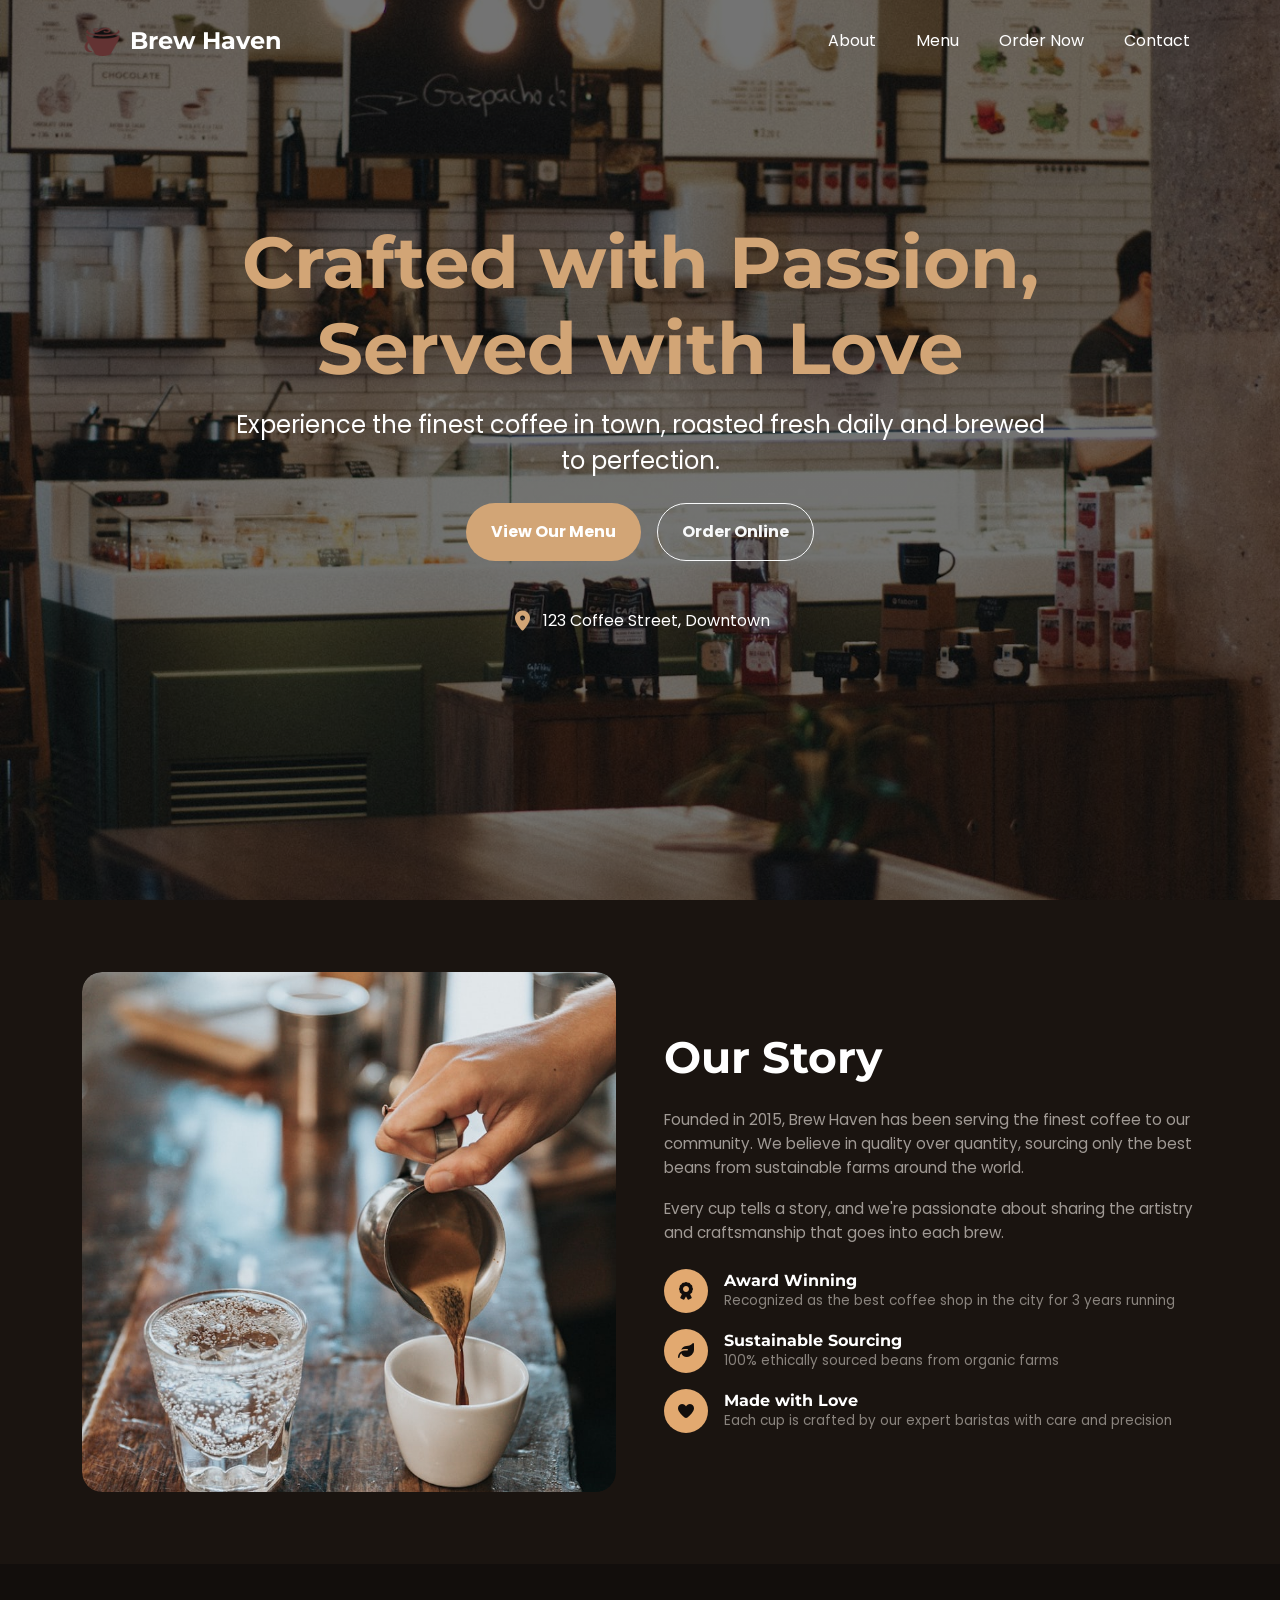
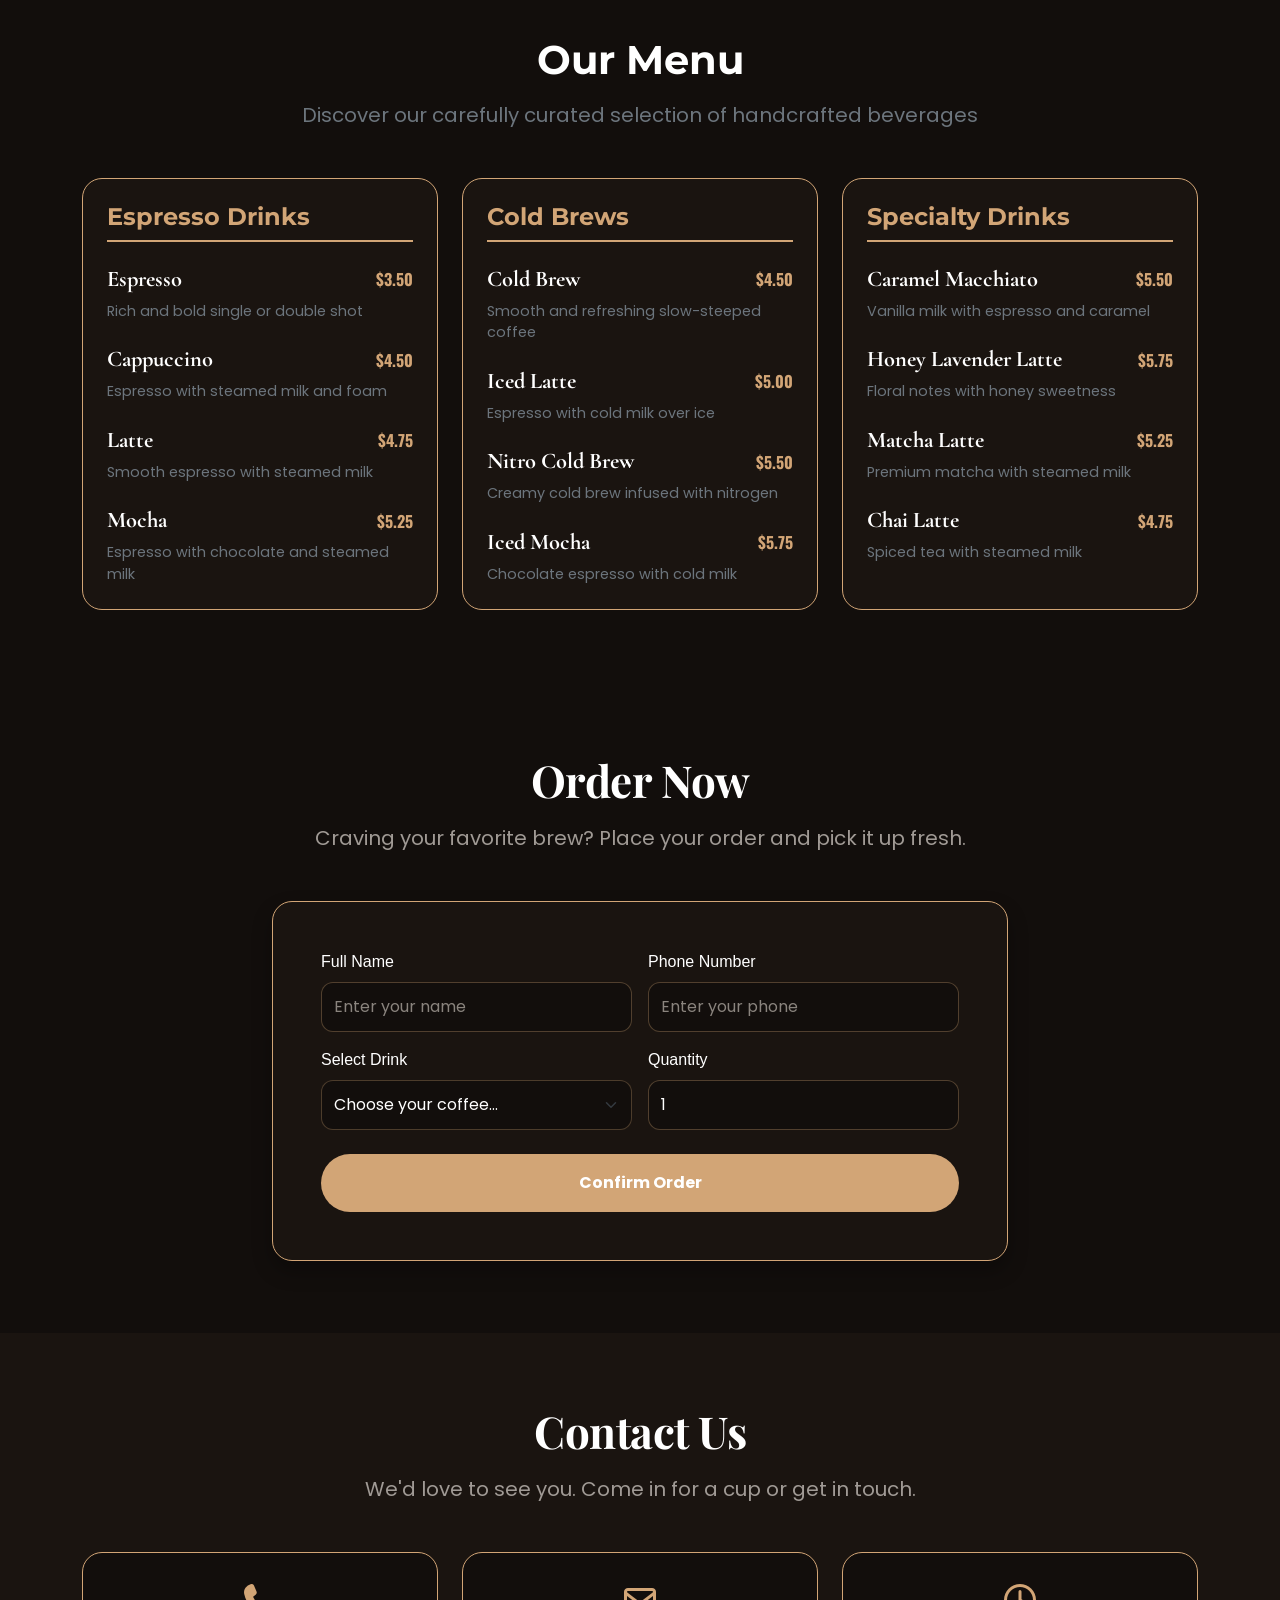
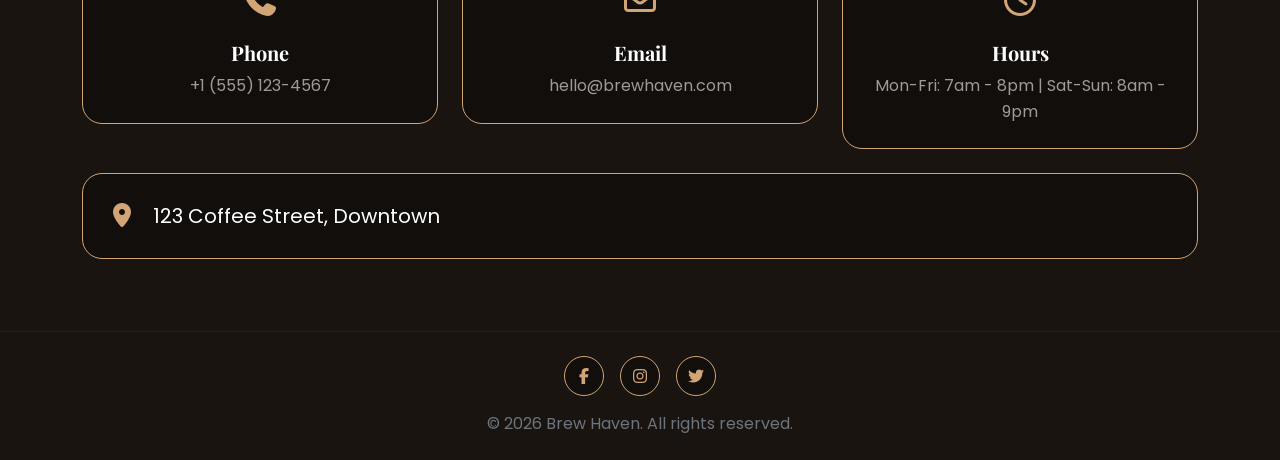
==== commit e2dfbb64: "Save local changes" ====
--- a/index.html
+++ b/index.html
@@ -352,7 +352,7 @@
     <section id="contact" class="visit-section py-5">
         <div class="container py-lg-4">
             <div class="text-center mb-5">
-                <h2 class="visit-title fw-bold mb-3 text-white">Visit Us</h2>
+                <h2 class="visit-title fw-bold mb-3 text-white">Contact Us</h2>
                 <p class="visit-subtitle fs-5 mb-0">
                     We'd love to see you. Come in for a cup or get in touch.
                 </p>
